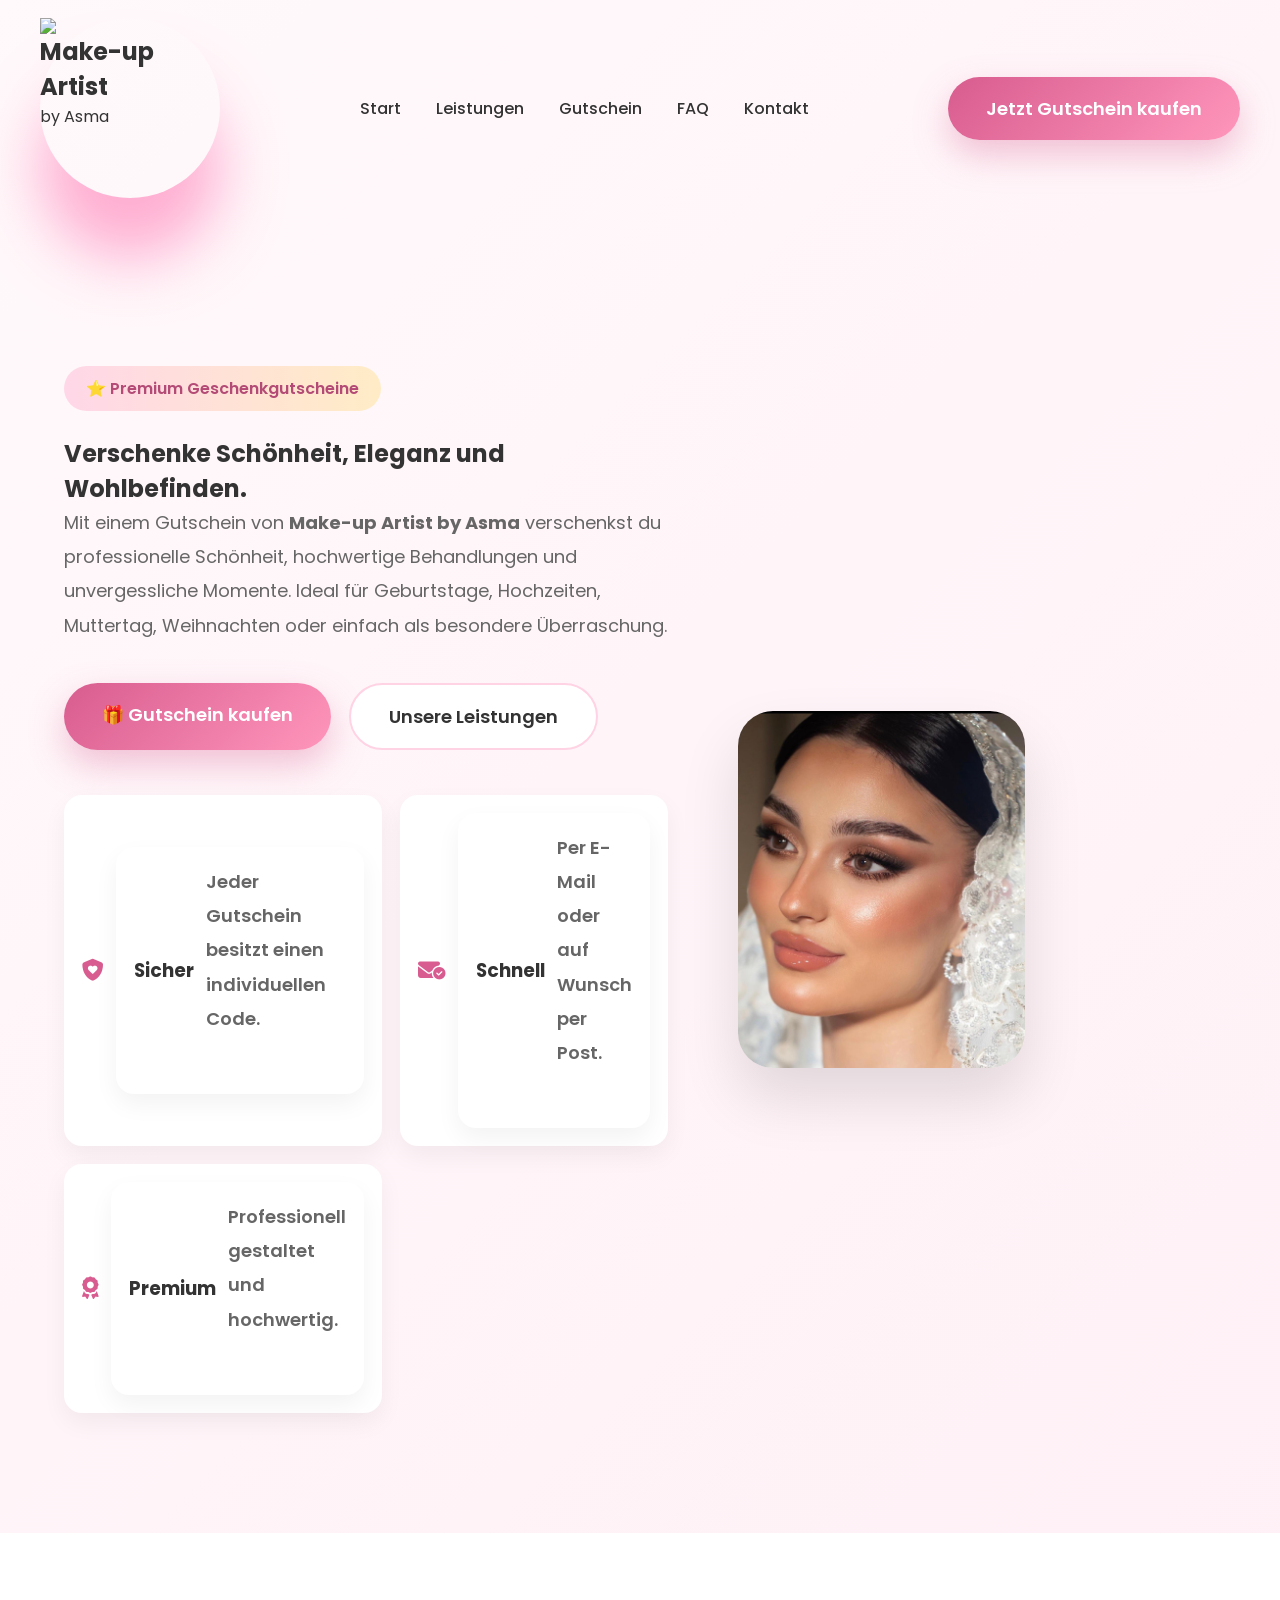
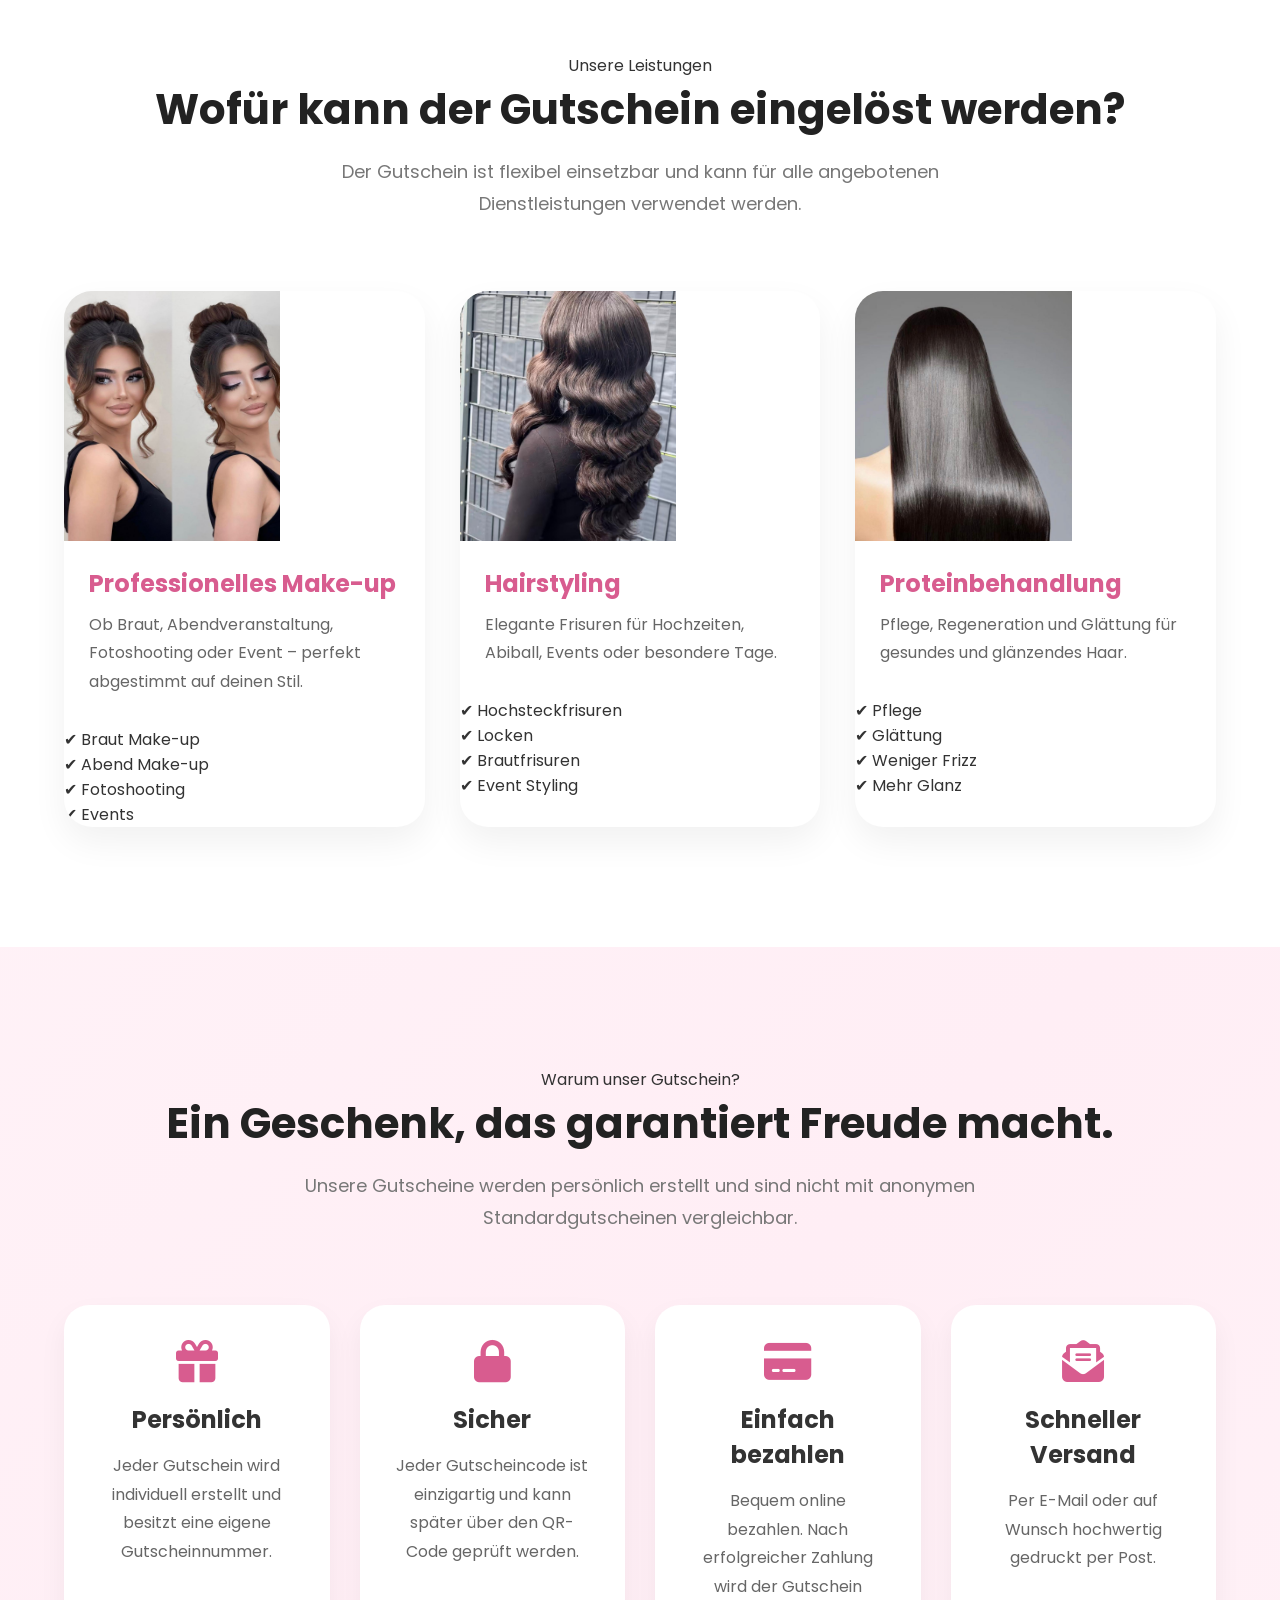
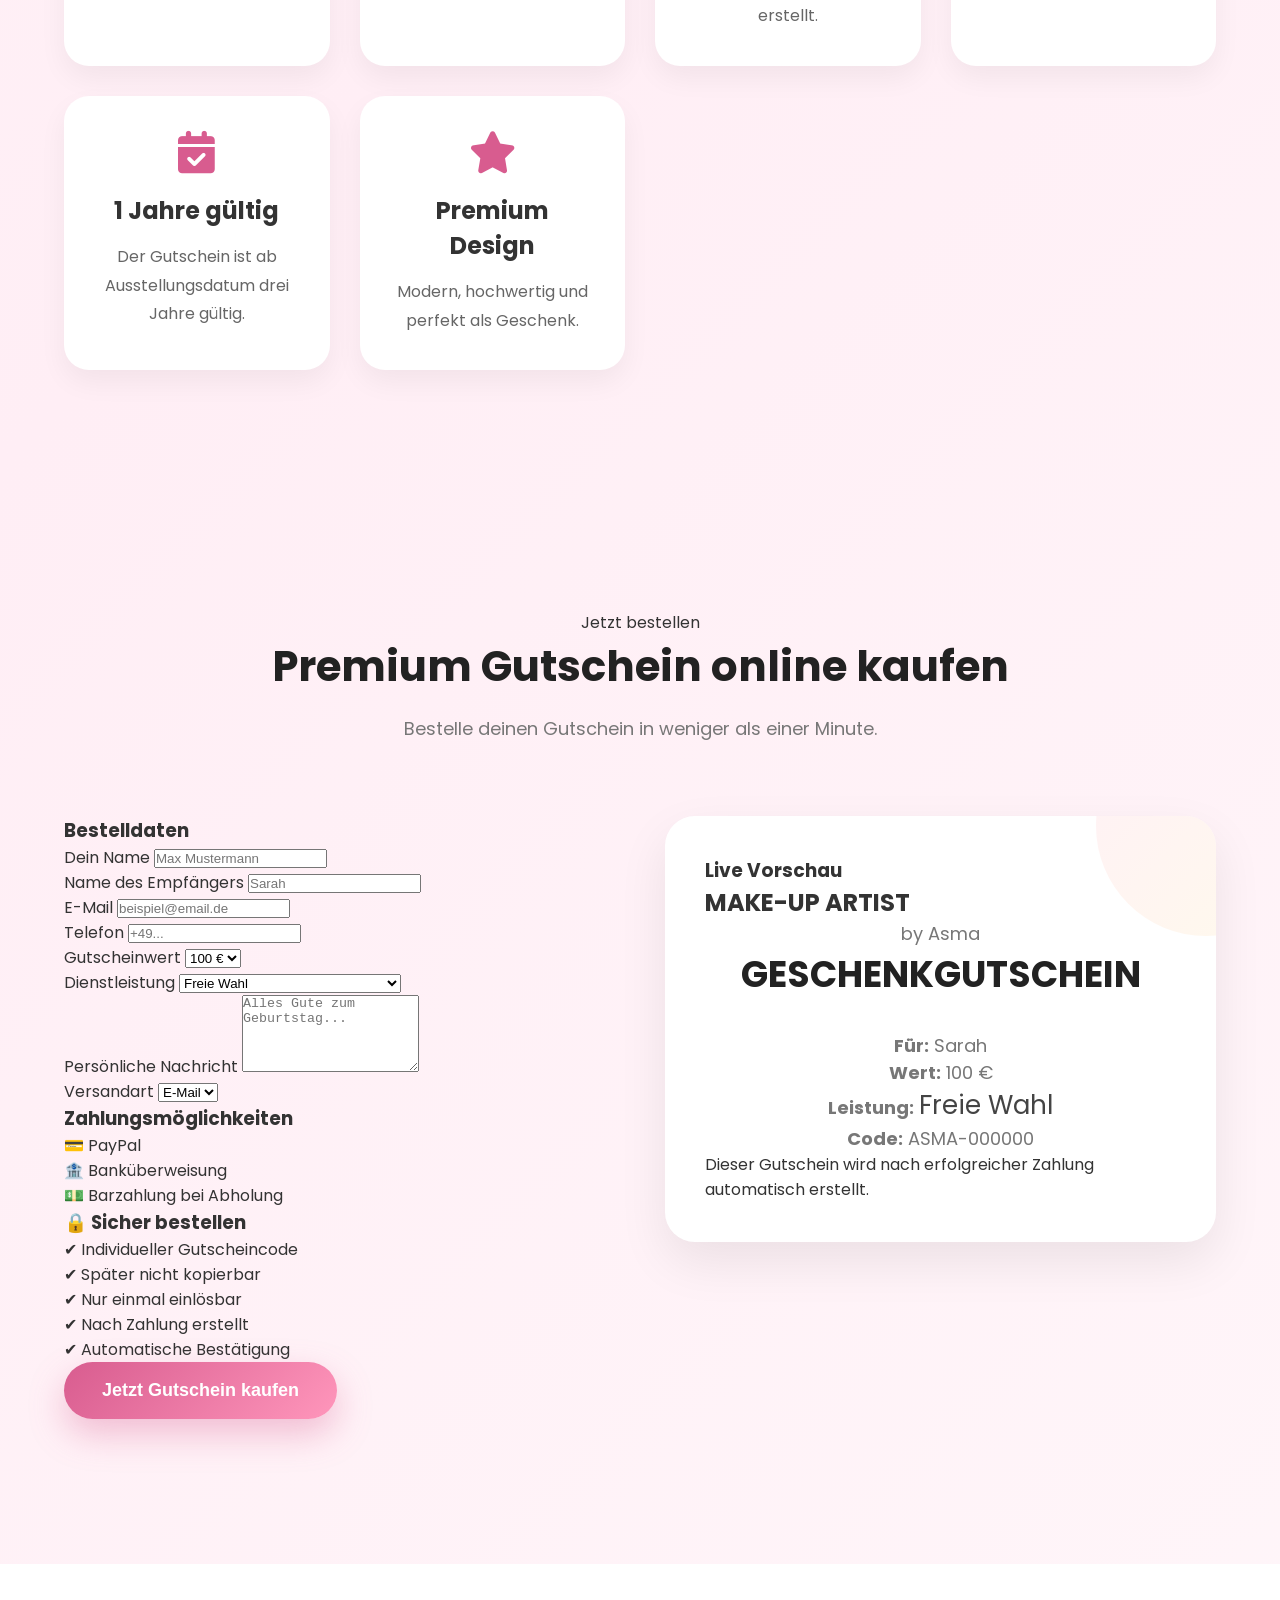
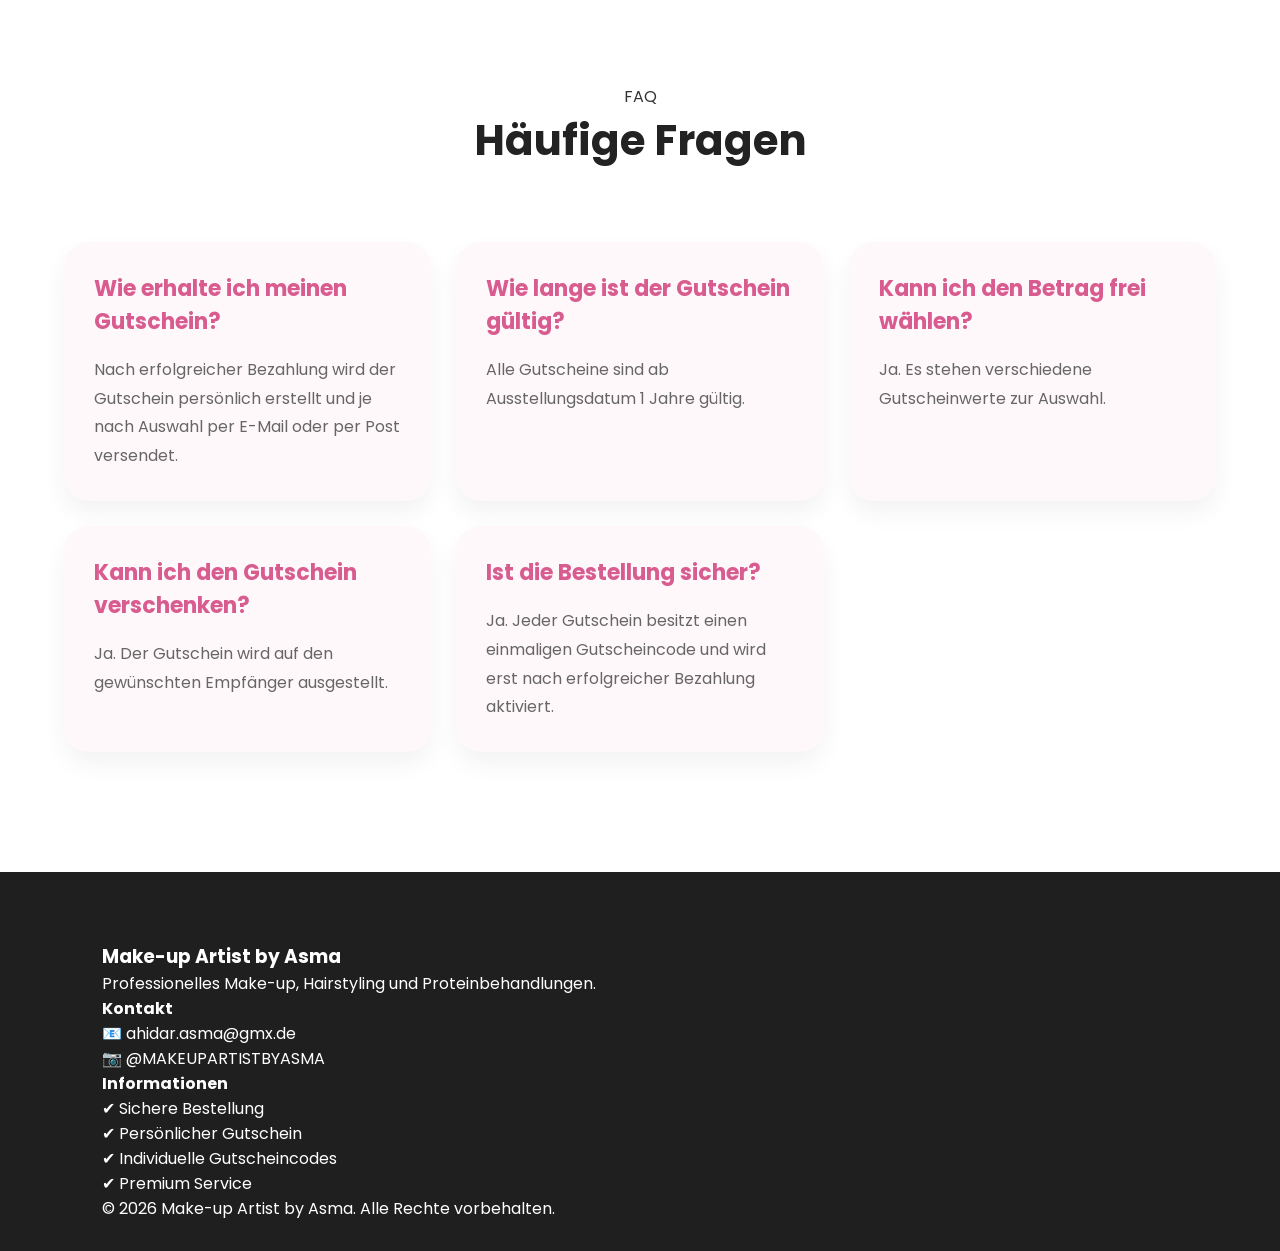
==== index.html @ c392a13a "PayPal und EmailJS repariert" ====
<!DOCTYPE html>
<html lang="de">

<head>

<meta charset="UTF-8">
<meta name="viewport" content="width=device-width, initial-scale=1.0">

<title>Make-up Artist by Asma | Premium Geschenkgutschein</title>

<meta
name="description"
content="Bestelle deinen hochwertigen Geschenkgutschein von Make-up Artist by Asma einfach online."
>

<link
rel="preconnect"
href="https://fonts.googleapis.com"
>

<link
rel="preconnect"
href="https://fonts.gstatic.com"
crossorigin
>

<link
href="https://fonts.googleapis.com/css2?family=Poppins:wght@300;400;500;600;700;800&display=swap"
rel="stylesheet"
>

<link
rel="stylesheet"
href="style.css"
>

<link
rel="stylesheet"
href="https://cdnjs.cloudflare.com/ajax/libs/font-awesome/6.5.2/css/all.min.css"
/>

</head>

<body>

<!-- ========================= -->

<!-- Navigation -->

<!-- ========================= -->

<nav class="navbar">

<div class="logo">

<img
src="images logo.jpeg"
>

<div>

<h2>Make-up Artist</h2>

<p>by Asma</p>

</div>

</div>

<ul class="menu">

<li>

<a href="#home">

Start

</a>

</li>

<li>

<a href="#services">

Leistungen

</a>

</li>

<li>

<a href="#voucher">

Gutschein

</a>

</li>

<li>

<a href="#faq">

FAQ

</a>

</li>

<li>

<a href="#kontakt">

Kontakt

</a>

</li>

</ul>

<a
href="#voucher"
class="primaryButton"
>

Jetzt Gutschein kaufen

</a>

</nav>

<!-- ========================= -->

<!-- HERO -->

<!-- ========================= -->

<section
class="hero"
id="home"
>

<div class="heroLeft">

<span class="badge">

⭐ Premium Geschenkgutscheine

</span>

<h1>

Verschenke Schönheit,

Eleganz

und

Wohlbefinden.

</h1>

<p>

Mit einem Gutschein von

<b>Make-up Artist by Asma</b>

verschenkst du professionelle Schönheit,

hochwertige Behandlungen

und unvergessliche Momente.

Ideal für Geburtstage,

Hochzeiten,

Muttertag,

Weihnachten

oder einfach als besondere Überraschung.

</p>

<div class="heroButtons">

<a
href="#voucher"
class="primaryButton"

>

🎁 Gutschein kaufen

</a>

<a
href="#services"
class="secondaryButton"
>

Unsere Leistungen

</a>

</div>

<div class="heroFeatures">

<div class="feature">

<i class="fa-solid fa-shield-heart"></i>

<div>

<h3>Sicher</h3>

<p>Jeder Gutschein besitzt einen individuellen Code.</p>

</div>

</div>

<div class="feature">

<i class="fa-solid fa-envelope-circle-check"></i>

<div>

<h3>Schnell</h3>

<p>Per E-Mail oder auf Wunsch per Post.</p>

</div>

</div>

<div class="feature">

<i class="fa-solid fa-award"></i>

<div>

<h3>Premium</h3>

<p>Professionell gestaltet und hochwertig.</p>

</div>

</div>

</div>

</div>

<div class="heroRight">

<img
src="images bride.jpeg"
alt="Make-up Artist by Asma"
class="heroImage"
>

</div>

</section>

<!-- ========================= -->

<!-- SERVICES -->

<!-- ========================= -->

<section
class="services"
id="services"
>

<div class="sectionTitle">

<span>

Unsere Leistungen

</span>

<h2>

Wofür kann der Gutschein eingelöst werden?

</h2>

<p>

Der Gutschein ist flexibel einsetzbar
und kann für alle angebotenen Dienstleistungen verwendet werden.

</p>

</div>

<div class="serviceGrid">
<!-- Service 1 -->

<div class="serviceCard">

<img
src="images hero.jpeg"
alt="Make-up"
>

<div class="serviceContent">

<h3>Professionelles Make-up</h3>

<p>

Ob Braut,
Abendveranstaltung,
Fotoshooting
oder Event –
perfekt abgestimmt auf deinen Stil.

</p>

<ul>

<li>✔ Braut Make-up</li>

<li>✔ Abend Make-up</li>

<li>✔ Fotoshooting</li>

<li>✔ Events</li>

</ul>

</div>

</div>

<!-- Service 2 -->

<div class="serviceCard">

<img
src="images hair.jpeg"
alt="Hairstyling"
>

<div class="serviceContent">

<h3>Hairstyling</h3>

<p>

Elegante Frisuren
für Hochzeiten,
Abiball,
Events
oder besondere Tage.

</p>

<ul>

<li>✔ Hochsteckfrisuren</li>

<li>✔ Locken</li>

<li>✔ Brautfrisuren</li>

<li>✔ Event Styling</li>

</ul>

</div>

</div>

<!-- Service 3 -->

<div class="serviceCard">

<img
src="images protein.jpeg"
alt="Proteinbehandlung"
>

<div class="serviceContent">

<h3>Proteinbehandlung</h3>

<p>

Pflege,
Regeneration
und Glättung
für gesundes
und glänzendes Haar.

</p>

<ul>

<li>✔ Pflege</li>

<li>✔ Glättung</li>

<li>✔ Weniger Frizz</li>

<li>✔ Mehr Glanz</li>

</ul>

</div>

</div>

</div>

</section>

<!-- ================================= -->

<!-- WARUM UNS -->

<!-- ================================= -->

<section class="why">

<div class="sectionTitle">

<span>Warum unser Gutschein?</span>

<h2>

Ein Geschenk,
das garantiert Freude macht.

</h2>

<p>

Unsere Gutscheine werden
persönlich erstellt
und sind nicht mit
anonymen Standardgutscheinen
vergleichbar.

</p>

</div>

<div class="whyGrid">

<div class="whyCard">

<i class="fa-solid fa-gift"></i>

<h3>Persönlich</h3>

<p>

Jeder Gutschein wird
individuell erstellt
und besitzt
eine eigene Gutscheinnummer.

</p>

</div>

<div class="whyCard">

<i class="fa-solid fa-lock"></i>

<h3>Sicher</h3>

<p>

Jeder Gutscheincode
ist einzigartig
und kann später
über den QR-Code
geprüft werden.

</p>

</div>

<div class="whyCard">

<i class="fa-solid fa-credit-card"></i>

<h3>Einfach bezahlen</h3>

<p>

Bequem online bezahlen.

Nach erfolgreicher Zahlung
wird der Gutschein erstellt.

</p>

</div>

<div class="whyCard">

<i class="fa-solid fa-envelope-open-text"></i>

<h3>Schneller Versand</h3>

<p>

Per E-Mail
oder auf Wunsch
hochwertig gedruckt
per Post.

</p>

</div>

<div class="whyCard">

<i class="fa-solid fa-calendar-check"></i>

<h3>1 Jahre gültig</h3>

<p>

Der Gutschein
ist ab Ausstellungsdatum
drei Jahre gültig.

</p>

</div>

<div class="whyCard">

<i class="fa-solid fa-star"></i>

<h3>Premium Design</h3>

<p>

Modern,
hochwertig
und perfekt
als Geschenk.

</p>

</div>

</div>

</section>

<!-- ================================= -->

<!-- GUTSCHEIN -->

<!-- ================================= -->

<section
class="voucher"
id="voucher"
>

<div class="sectionTitle">

<span>Jetzt bestellen</span>

<h2>

Premium Gutschein online kaufen

</h2>

<p>

Bestelle deinen Gutschein
in weniger als einer Minute.

</p>

</div>

<div class="voucherContainer">

<div class="voucherForm">
<h3>Bestelldaten</h3>

<div class="inputGroup">

<label>Dein Name</label>

<input
type="text"
id="customerName"
placeholder="Max Mustermann"
>

</div>

<div class="inputGroup">

<label>Name des Empfängers</label>

<input
type="text"
id="receiverName"
placeholder="Sarah"
>

</div>

<div class="inputGroup">

<label>E-Mail</label>

<input
type="email"
id="email"
placeholder="beispiel@email.de"
>

</div>

<div class="inputGroup">

<label>Telefon</label>

<input
type="tel"
id="phone"
placeholder="+49..."
>

</div>

<div class="inputGroup">

<label>Gutscheinwert</label>

<select id="amount">

<option value="25">25 €</option>

<option value="50">50 €</option>

<option value="75">75 €</option>

<option value="100" selected>100 €</option>

<option value="150">150 €</option>

<option value="200">200 €</option>

</select>

</div>

<div class="inputGroup">

<label>Dienstleistung</label>

<select id="service">

<option>Freie Wahl</option>

<option>Make-up</option>

<option>Hairstyling</option>

<option>Proteinbehandlung / Haarglättung</option>

</select>

</div>

<div class="inputGroup">

<label>Persönliche Nachricht</label>

<textarea
id="message"
rows="5"
placeholder="Alles Gute zum Geburtstag..."
></textarea>

</div>

<div class="inputGroup">

<label>Versandart</label>

<select
id="delivery"
onchange="toggleAddress()"
>

<option>E-Mail</option>

<option>Post</option>

</select>

</div>

<div
id="addressBox"
style="display:none;"
>

<div class="inputGroup">

<label>Straße</label>

<input
type="text"
id="street"
placeholder="Musterstraße 1"
>

</div>

<div class="inputGroup">

<label>PLZ</label>

<input
type="text"
id="zip"
placeholder="12345"
>

</div>

<div class="inputGroup">

<label>Ort</label>

<input
type="text"
id="city"
placeholder="Köln"
>

</div>

</div>

<div class="paymentBox">

<h3>Zahlungsmöglichkeiten</h3>

<div class="paymentItem">

💳 PayPal

</div>

<div class="paymentItem">

🏦 Banküberweisung

</div>

<div class="paymentItem">

💵 Barzahlung bei Abholung

</div>

</div>

<div class="securityBox">

<h3>🔒 Sicher bestellen</h3>

<p>

✔ Individueller Gutscheincode

</p>

<p>

✔ Später nicht kopierbar

</p>

<p>

✔ Nur einmal einlösbar

</p>

<p>

✔ Nach Zahlung erstellt

</p>

<p>

✔ Automatische Bestätigung

</p>

</div>
<button
id="buyButton"
class="primaryButton"
type="button">

Jetzt Gutschein kaufen

</button>

<br><br>

<div id="paypal-button-container"></div>

</div>

<div class="voucherPreview">

<h3>Live Vorschau</h3>

<div class="previewCard">

<div class="previewHeader">

<h2>

MAKE-UP ARTIST

</h2>

<p>

by Asma

</p>

</div>

<div class="previewMiddle">

<h1>

GESCHENKGUTSCHEIN

</h1>

<p>

<strong>Für:</strong>

<span id="previewName">

Sarah

</span>

</p>

<p>

<strong>Wert:</strong>

<span id="previewAmount">

100 €

</span>

</p>

<p>

<strong>Leistung:</strong>

<span id="previewService">

Freie Wahl

</span>

</p>

<p>

<strong>Code:</strong>

<span id="previewCode">

ASMA-000000

</span>

</p>

</div>

<div class="previewFooter">

Dieser Gutschein wird nach erfolgreicher Zahlung automatisch erstellt.

</div>

</div>

</div>

</div>

</section>

<!-- FAQ -->

<section
class="faq"
id="faq"
>

<div class="sectionTitle">

<span>FAQ</span>

<h2>

Häufige Fragen

</h2>

</div>
<div class="faqContainer">

<div class="faqItem">

<h3>Wie erhalte ich meinen Gutschein?</h3>

<p>

Nach erfolgreicher Bezahlung wird der Gutschein
persönlich erstellt und je nach Auswahl
per E-Mail oder per Post versendet.

</p>

</div>

<div class="faqItem">

<h3>Wie lange ist der Gutschein gültig?</h3>

<p>

Alle Gutscheine sind ab Ausstellungsdatum
1 Jahre gültig.

</p>

</div>

<div class="faqItem">

<h3>Kann ich den Betrag frei wählen?</h3>

<p>

Ja.
Es stehen verschiedene Gutscheinwerte
zur Auswahl.

</p>

</div>

<div class="faqItem">

<h3>Kann ich den Gutschein verschenken?</h3>

<p>

Ja.
Der Gutschein wird auf den gewünschten
Empfänger ausgestellt.

</p>

</div>

<div class="faqItem">

<h3>Ist die Bestellung sicher?</h3>

<p>

Ja.

Jeder Gutschein besitzt einen
einmaligen Gutscheincode
und wird erst nach erfolgreicher
Bezahlung aktiviert.

</p>

</div>

</div>

</section>

<!-- ============================ -->
<!-- Footer -->
<!-- ============================ -->

<footer>

<div class="footerContainer">

<div>

<h3>

Make-up Artist by Asma

</h3>

<p>

Professionelles Make-up,
Hairstyling
und Proteinbehandlungen.

</p>

</div>

<div>

<h4>

Kontakt

</h4>

<p>

📧 ahidar.asma@gmx.de

</p>

<p>

📷 @MAKEUPARTISTBYASMA

</p>

</div>

<div>

<h4>

Informationen

</h4>

<p>

✔ Sichere Bestellung

</p>

<p>

✔ Persönlicher Gutschein

</p>

<p>

✔ Individuelle Gutscheincodes

</p>

<p>

✔ Premium Service

</p>

</div>

</div>

<div class="copyright">

© 2026 Make-up Artist by Asma.
Alle Rechte vorbehalten.

</div>

</footer>

<script src="https://www.paypal.com/sdk/js?client-id=AYgZoWJWEvMo7I7C_YIKuzmju9d9CmkHOCclq-e4Hm8hGk45Po39ElY4qhc8lO1LNd_TqOWlsML8xYoh&currency=EUR"></script>

<script src="https://cdn.jsdelivr.net/npm/@emailjs/browser@4/dist/email.min.js"></script>

<script>
emailjs.init({
    publicKey:"V-LmZ5086oj2Djgkd"
});
</script>

<script src="https://www.paypal.com/sdk/js?client-id=AYgZoWJWEvMo7I7C_YIKuzmju9d9CmkHOCclq-e4Hm8hGk45Po39ElY4qhc8lO1LNd_TqOWlsML8xYoh&currency=EUR"></script>

<script type="module" src="script.js"></script>
</body>

</html>
---- style.css ----
/* =============================

MAKE-UP ARTIST BY ASMA

Premium Design

============================= */

*{
margin:0;
padding:0;
box-sizing:border-box;
}

html{

scroll-behavior:smooth;

}

body{

font-family:'Poppins',sans-serif;

background:

linear-gradient(
135deg,
#fff9fb,
#ffeef5,
#fff9fb
);

color:#333;

overflow-x:hidden;

}

/* ============================= */

a{

text-decoration:none;

color:inherit;

}

img{

max-width:60%;

display:block;

}

section{

padding:120px 5%;

}

/* =============================

NAVIGATION

============================= */

header{

position:fixed;

top:0;

left:0;

width:100%;

z-index:999;

backdrop-filter:blur(20px);

background:rgba(255,255,255,.85);

box-shadow:

0 5px 30px rgba(0,0,0,.05);

}

.navbar{

max-width:1400px;

margin:auto;

display:flex;

justify-content:space-between;

align-items:center;

padding:18px 40px;

}

.logoArea{

display:flex;

align-items:center;

gap:18px;

}

.logo{

width:180px;

height:180px;

border-radius:80%;

object-fit:cover;

box-shadow:

0 60px 60px rgba(316,102,170,.50);

}

.logoArea h1{

font-size:50px;

font-weight:700;

color:#d85c8f;

}

.logoArea p{

font-size:13px;

color:#888;

}

.menu{

display:flex;

list-style:none;

gap:35px;

}

.menu a{

font-weight:500;

transition:.3s;

position:relative;

}

.menu a:hover{

color:#d85c8f;

}

.menu a::after{

content:"";

position:absolute;

left:0;

bottom:-8px;

width:0;

height:3px;

border-radius:10px;

background:#d85c8f;

transition:.35s;

}

.menu a:hover::after{

width:100%;

}

/* =============================

HERO

============================= */

.hero{

min-height:100vh;

display:grid;

grid-template-columns:1fr 1fr;

align-items:center;

gap:70px;

padding-top:150px;

}

.badge{

display:inline-block;

background:

linear-gradient(
90deg,
#ffd7e8,
#ffecc6
);

padding:10px 22px;

border-radius:50px;

font-weight:600;

margin-bottom:25px;

color:#b44b76;

}

.hero h2{

font-size:58px;

line-height:1.15;

margin-bottom:30px;

color:#222;

}

.hero p{

font-size:18px;

line-height:1.9;

color:#666;

margin-bottom:40px;

}

.heroButtons{

display:flex;

gap:18px;

flex-wrap:wrap;

}

.primaryButton{

background:

linear-gradient(
135deg,
#d85c8f,
#ff96bb
);

color:white;

padding:18px 38px;

font-size:18px;

border:none;

border-radius:50px;

cursor:pointer;

font-weight:600;

transition:.35s;

box-shadow:

0 15px 35px rgba(216,92,143,.35);

}

.primaryButton:hover{

transform:translateY(-5px);

box-shadow:

0 25px 45px rgba(216,92,143,.45);

}

.secondaryButton{

background:white;

padding:18px 38px;

border-radius:50px;

border:2px solid #ffd3e4;

font-size:18px;

cursor:pointer;

transition:.35s;

font-weight:600;

}

.secondaryButton:hover{

background:#fff1f7;

}

.heroFeatures{

display:grid;

grid-template-columns:repeat(2,1fr);

gap:18px;

margin-top:45px;

}

.heroFeatures div{

background:white;

padding:18px;

border-radius:18px;

box-shadow:

0 10px 25px rgba(0,0,0,.05);

font-weight:600;

display:flex;

align-items:center;

gap:12px;

}

.heroFeatures i{

color:#d85c8f;

font-size:22px;

}

.heroRight img{

border-radius:35px;

box-shadow:

0 30px 60px rgba(0,0,0,.12);

animation:

floatImage 5s ease-in-out infinite;

}

@keyframes floatImage{

0%{

transform:translateY(0px);

}

50%{

transform:translateY(-12px);

}

100%{

transform:translateY(0px);

}

}

/* =======================================

SECTION TITLES

======================================= */

.sectionTitle{

text-align:center;

margin-bottom:70px;

}

.sectionTitle h2{

font-size:42px;

color:#222;

margin-bottom:15px;

font-weight:700;

}

.sectionTitle p{

font-size:18px;

color:#777;

max-width:700px;

margin:auto;

line-height:1.8;

}

/* =======================================

SERVICES

======================================= */

.services{

background:white;

}

.serviceGrid{

display:grid;

grid-template-columns:repeat(auto-fit,minmax(260px,1fr));

gap:35px;

}

.serviceCard{

background:white;

border-radius:28px;

overflow:hidden;

transition:.4s;

box-shadow:

0 15px 35px rgba(0,0,0,.06);

}

.serviceCard:hover{

transform:translateY(-12px);

box-shadow:

0 25px 50px rgba(216,92,143,.18);

}

.serviceCard img{

height:250px;

width:100%;

object-fit:cover;

}

.serviceCard h3{

font-size:24px;

padding:25px 25px 10px;

color:#d85c8f;

}

.serviceCard p{

padding:0 25px 30px;

line-height:1.8;

color:#666;

}

/* =======================================

WHY US

======================================= */

.whyUs{

background:

linear-gradient(
135deg,
#fff7fb,
#fff0f6
);

}

.whyGrid{

display:grid;

grid-template-columns:repeat(auto-fit,minmax(240px,1fr));

gap:30px;

}

.whyCard{

background:white;

padding:35px;

border-radius:25px;

text-align:center;

transition:.35s;

box-shadow:

0 12px 28px rgba(0,0,0,.05);

}

.whyCard:hover{

transform:translateY(-8px);

}

.whyCard i{

font-size:42px;

margin-bottom:20px;

color:#d85c8f;

}

.whyCard h3{

margin-bottom:15px;

font-size:24px;

}

.whyCard p{

line-height:1.8;

color:#666;

}

/* =======================================

STATISTICS

======================================= */

.stats{

display:grid;

grid-template-columns:repeat(auto-fit,minmax(200px,1fr));

gap:25px;

background:white;

}

.statBox{

background:

linear-gradient(
135deg,
#d85c8f,
#ff8fb5
);

color:white;

padding:40px;

border-radius:25px;

text-align:center;

box-shadow:

0 15px 35px rgba(216,92,143,.30);

}

.statBox h2{

font-size:48px;

margin-bottom:10px;

}

.statBox p{

font-size:18px;

}

/* =======================================

VOUCHER

======================================= */

.voucherSection{

background:

linear-gradient(
135deg,
#fff8fb,
#fff1f7
);

}

.voucherContainer{

display:grid;

grid-template-columns:1fr 1fr;

gap:50px;

align-items:start;

}

.voucherLeft{

background:white;

padding:40px;

border-radius:30px;

box-shadow:

0 20px 45px rgba(0,0,0,.08);

}

.voucherLeft h2{

margin-bottom:15px;

font-size:34px;

color:#d85c8f;

}

.voucherLeft p{

margin-bottom:30px;

line-height:1.8;

color:#666;

}

.voucherLeft label{

display:block;

margin-top:18px;

margin-bottom:8px;

font-weight:600;

}

.voucherLeft input,

.voucherLeft select,

.voucherLeft textarea{

width:100%;

padding:16px;

border-radius:14px;

border:1px solid #e5e5e5;

font-size:16px;

font-family:Poppins,sans-serif;

transition:.3s;

}

.voucherLeft textarea{

resize:vertical;

min-height:120px;

}

.voucherLeft input:focus,

.voucherLeft select:focus,

.voucherLeft textarea:focus{

outline:none;

border-color:#d85c8f;

box-shadow:

0 0 0 4px rgba(216,92,143,.12);

}

.checkBox{

display:flex;

align-items:center;

gap:12px;

margin-top:25px;

margin-bottom:25px;

}

.checkBox input{

width:20px;

height:20px;

}

.buyButton{

width:100%;

padding:18px;

font-size:20px;

border:none;

border-radius:50px;

cursor:pointer;

background:

linear-gradient(
135deg,
#d85c8f,
#ff8fb5
);

color:white;

font-weight:700;

transition:.35s;

box-shadow:

0 18px 40px rgba(216,92,143,.30);

}

.buyButton:hover{

transform:translateY(-4px);

box-shadow:

0 25px 45px rgba(216,92,143,.40);

}
/* =======================================

GUTSCHEIN VORSCHAU

======================================= */

.voucherRight{

display:flex;

flex-direction:column;

gap:30px;

}

.voucherPreview{

background:white;

padding:40px;

border-radius:30px;

box-shadow:
0 20px 50px rgba(0,0,0,.08);

position:sticky;

top:120px;

overflow:hidden;

}

.voucherPreview::before{

content:"";

position:absolute;

top:-100px;

right:-100px;

width:220px;

height:220px;

background:
linear-gradient(
135deg,
#ffd6e6,
#fff0c7
);

border-radius:50%;

opacity:.35;

}

.voucherHeader{

text-align:center;

margin-bottom:25px;

position:relative;

z-index:2;

}

.voucherHeader h2{

font-size:30px;

color:#d85c8f;

font-weight:700;

}

.voucherHeader h3{

font-size:18px;

letter-spacing:4px;

color:#888;

margin-top:8px;

}

.voucherPreview hr{

margin:25px 0;

border:none;

height:2px;

background:#f1d3df;

}

.voucherPreview h1{

text-align:center;

font-size:36px;

margin-bottom:30px;

color:#222;

}

.voucherPreview p{

font-size:18px;

text-align:center;

color:#777;

}

#previewReceiver{

margin:20px 0;

font-size:34px;

color:#d85c8f;

font-weight:700;

text-align:center;

}

.priceCircle{

width:170px;

height:170px;

margin:30px auto;

border-radius:50%;

display:flex;

justify-content:center;

align-items:center;

background:
linear-gradient(
135deg,
#d85c8f,
#ff8fb5
);

color:white;

font-size:34px;

font-weight:bold;

box-shadow:
0 20px 45px rgba(216,92,143,.35);

}

#previewService{

text-align:center;

margin-top:25px;

font-size:26px;

color:#444;

}

.voucherCode{

margin-top:35px;

padding:20px;

background:#fff6fa;

border-radius:20px;

text-align:center;

}

.voucherCode b{

font-size:18px;

}

.voucherCode p{

font-size:28px;

font-weight:700;

margin-top:10px;

letter-spacing:3px;

color:#d85c8f;

}

#qrcode{

width:170px;

height:170px;

margin:35px auto;

border:3px dashed #d85c8f;

display:flex;

justify-content:center;

align-items:center;

border-radius:20px;

font-weight:700;

color:#d85c8f;

background:white;

}

.validText{

text-align:center;

margin-top:12px;

font-size:16px;

color:#666;

}

.secureBox{

background:
linear-gradient(
135deg,
#fff7e5,
#fff2d1
);

padding:30px;

border-radius:25px;

box-shadow:
0 12px 30px rgba(0,0,0,.05);

}

.secureBox h3{

margin-bottom:18px;

font-size:28px;

color:#d85c8f;

}

.secureBox p{

margin:10px 0;

font-size:17px;

color:#555;

}

/* =======================================

FAQ

======================================= */

.faq{

background:white;

}

.faqContainer{

display:grid;

grid-template-columns:repeat(auto-fit,minmax(320px,1fr));

gap:25px;

}

.faqItem{

padding:30px;

border-radius:25px;

background:#fff8fb;

transition:.35s;

box-shadow:
0 12px 25px rgba(0,0,0,.05);

}

.faqItem:hover{

transform:translateY(-8px);

}

.faqItem h3{

margin-bottom:18px;

color:#d85c8f;

font-size:22px;

}

.faqItem p{

line-height:1.8;

color:#666;

}
/* =======================================

KONTAKT

======================================= */

.contact{

background:
linear-gradient(
135deg,
#fff7fb,
#fff1f6
);

}

.contactGrid{

display:grid;

grid-template-columns:repeat(auto-fit,minmax(260px,1fr));

gap:30px;

margin-top:50px;

}

.contactCard{

background:white;

padding:40px;

border-radius:25px;

text-align:center;

box-shadow:
0 15px 35px rgba(0,0,0,.06);

transition:.35s;

}

.contactCard:hover{

transform:translateY(-10px);

box-shadow:
0 25px 45px rgba(216,92,143,.15);

}

.contactCard i{

font-size:45px;

color:#d85c8f;

margin-bottom:20px;

}

.contactCard h3{

font-size:24px;

margin-bottom:12px;

}

.contactCard p{

color:#666;

line-height:1.8;

}

/* =======================================

FOOTER

======================================= */

footer{

background:#1f1f1f;

color:white;

padding:70px 8% 30px;

}

.footerTop{

display:grid;

grid-template-columns:2fr 1fr 1fr;

gap:50px;

margin-bottom:40px;

}

.footerTop h2{

color:#ff9ec1;

margin-bottom:20px;

}

.footerTop h3{

margin-bottom:18px;

color:white;

}

.footerTop p{

color:#cfcfcf;

line-height:1.8;

}

.footerTop ul{

list-style:none;

}

.footerTop ul li{

margin-bottom:12px;

}

.footerTop ul li a{

color:#d7d7d7;

transition:.3s;

}

.footerTop ul li a:hover{

color:#ff9ec1;

}

.instagramButton{

display:inline-block;

padding:15px 25px;

background:
linear-gradient(
135deg,
#E1306C,
#F77737
);

border-radius:40px;

color:white;

font-weight:600;

transition:.3s;

}

.instagramButton:hover{

transform:translateY(-3px);

}

footer hr{

margin:35px 0;

border:none;

height:1px;

background:#444;

}

.footerBottom{

text-align:center;

color:#aaa;

font-size:15px;

}

/* =======================================

SCROLLBAR

======================================= */

::-webkit-scrollbar{

width:10px;

}

::-webkit-scrollbar-thumb{

background:#d85c8f;

border-radius:20px;

}

::-webkit-scrollbar-track{

background:#f5f5f5;

}

/* =======================================

ANIMATIONEN

======================================= */

.fadeUp{

animation:fadeUp .8s ease forwards;

}

@keyframes fadeUp{

0%{

opacity:0;

transform:translateY(40px);

}

100%{

opacity:1;

transform:translateY(0);

}

}

/* =======================================

RESPONSIVE

======================================= */

@media(max-width:1100px){

.hero{

grid-template-columns:1fr;

text-align:center;

}

.heroButtons{

justify-content:center;

}

.heroFeatures{

grid-template-columns:1fr;

}

.voucherContainer{

grid-template-columns:1fr;

}

.footerTop{

grid-template-columns:1fr;

text-align:center;

}

}

@media(max-width:768px){

.navbar{

padding:18px;

}

.menu{

display:none;

}

.hero h2{

font-size:38px;

}

.sectionTitle h2{

font-size:32px;

}

.voucherPreview{

position:relative;

top:0;

}

.priceCircle{

width:140px;

height:140px;

font-size:28px;

}

#previewReceiver{

font-size:28px;

}

}

@media(max-width:500px){

section{

padding:70px 20px;

}

.hero{

padding-top:120px;

}

.primaryButton,

.secondaryButton,

.buyButton{

width:100%;

}

.contactCard,

.serviceCard,

.whyCard{

padding:25px;

}

}
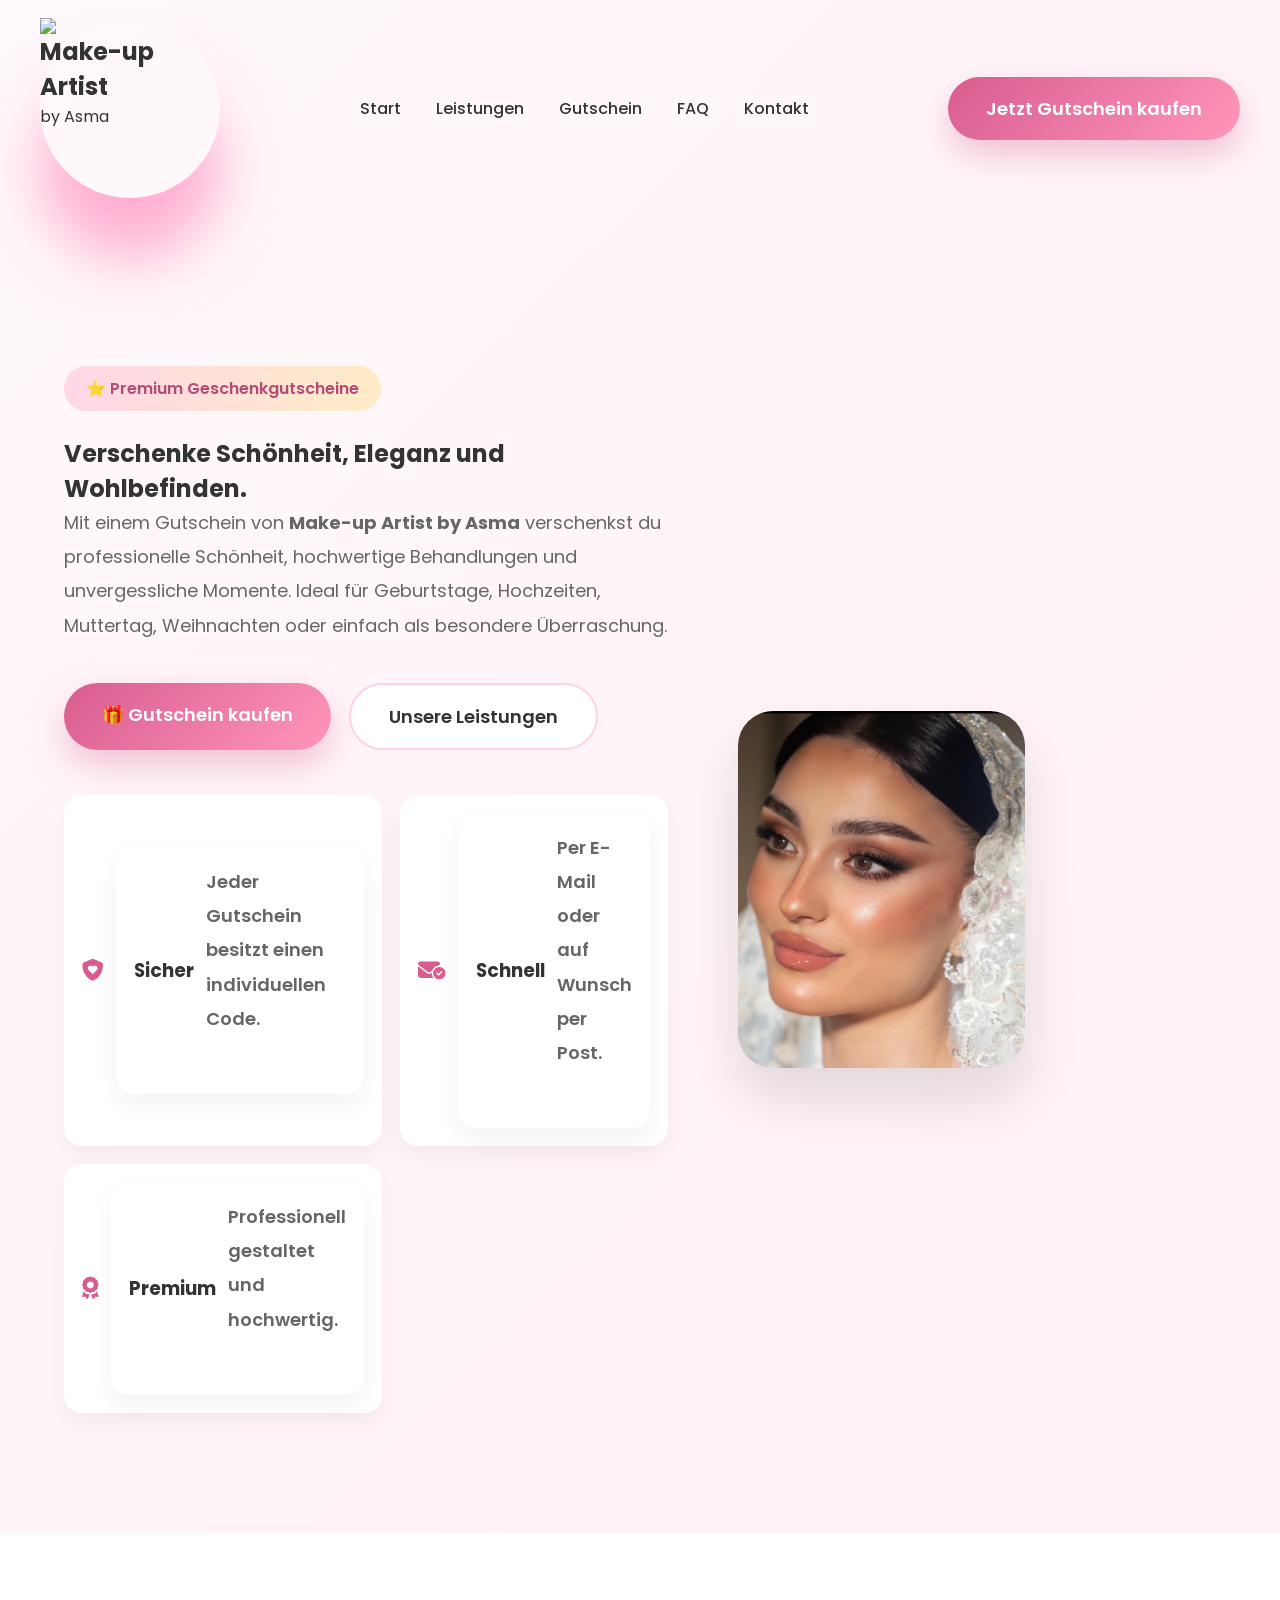
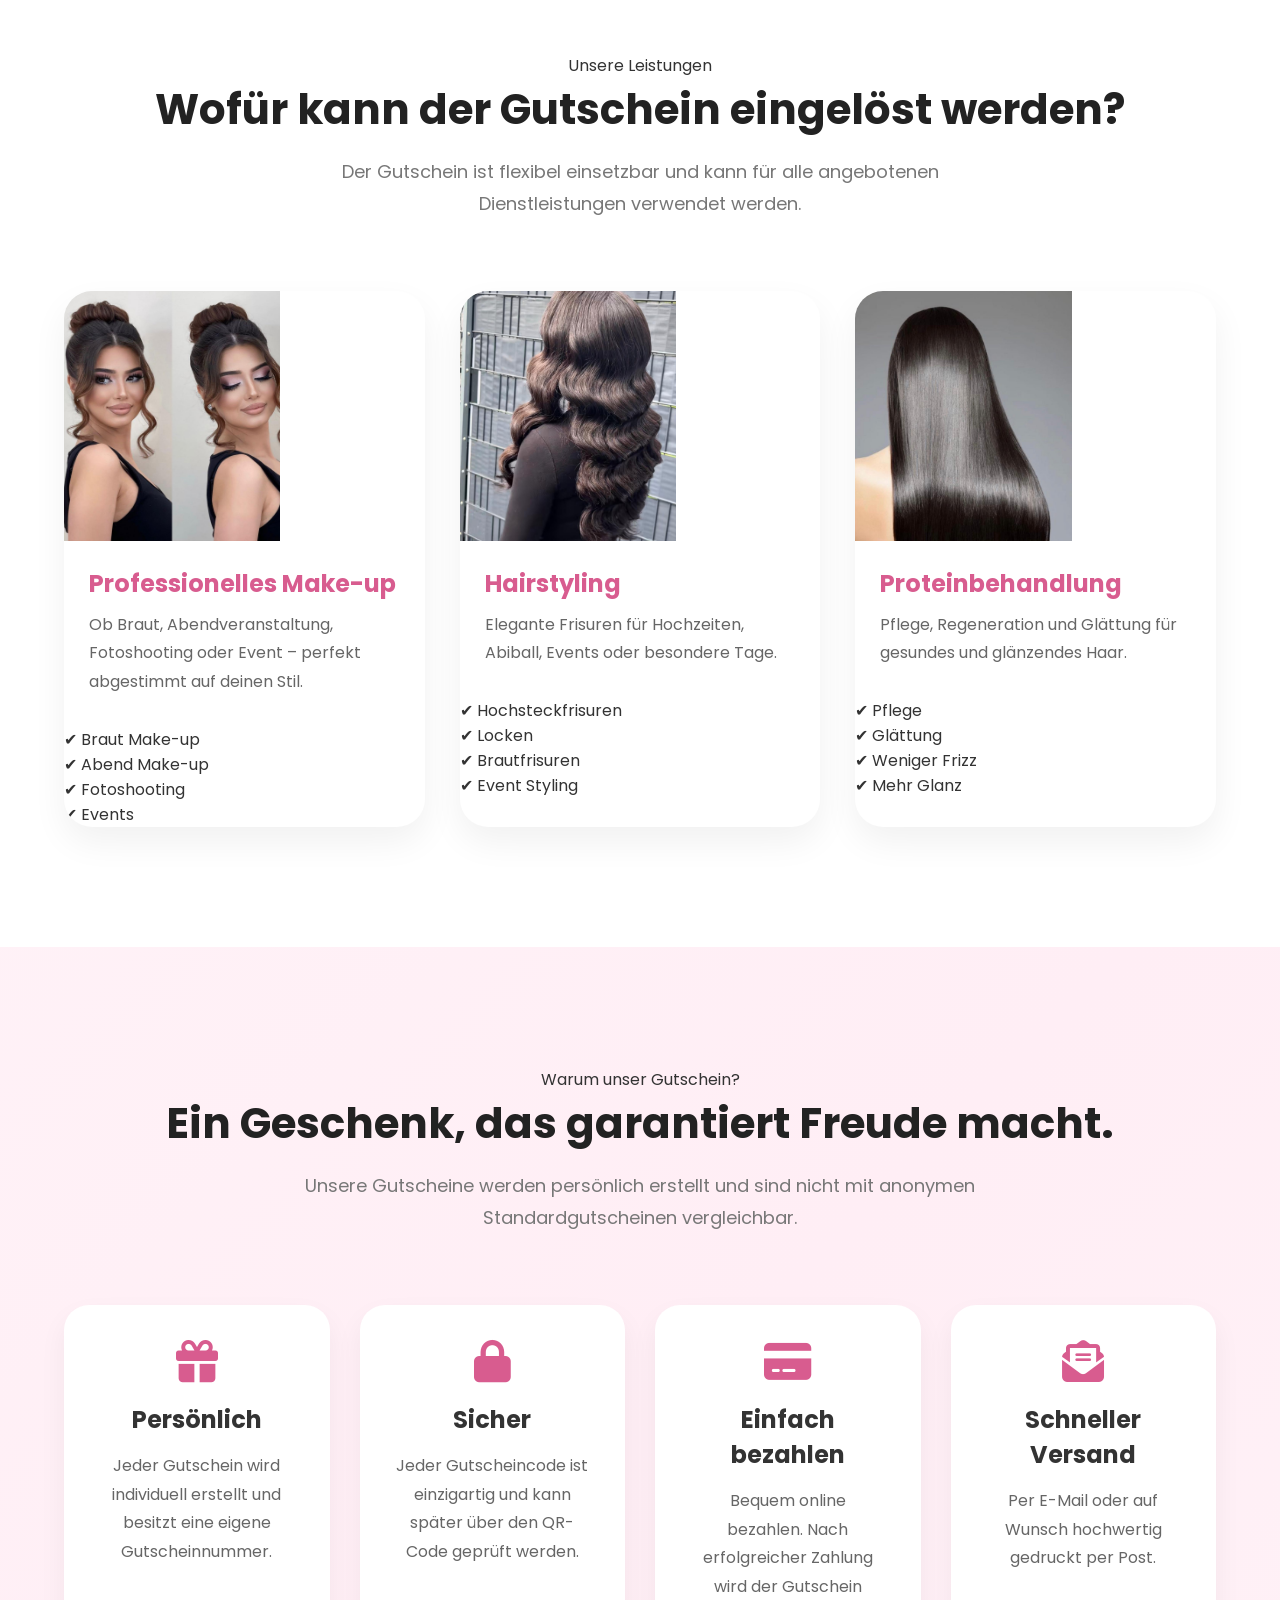
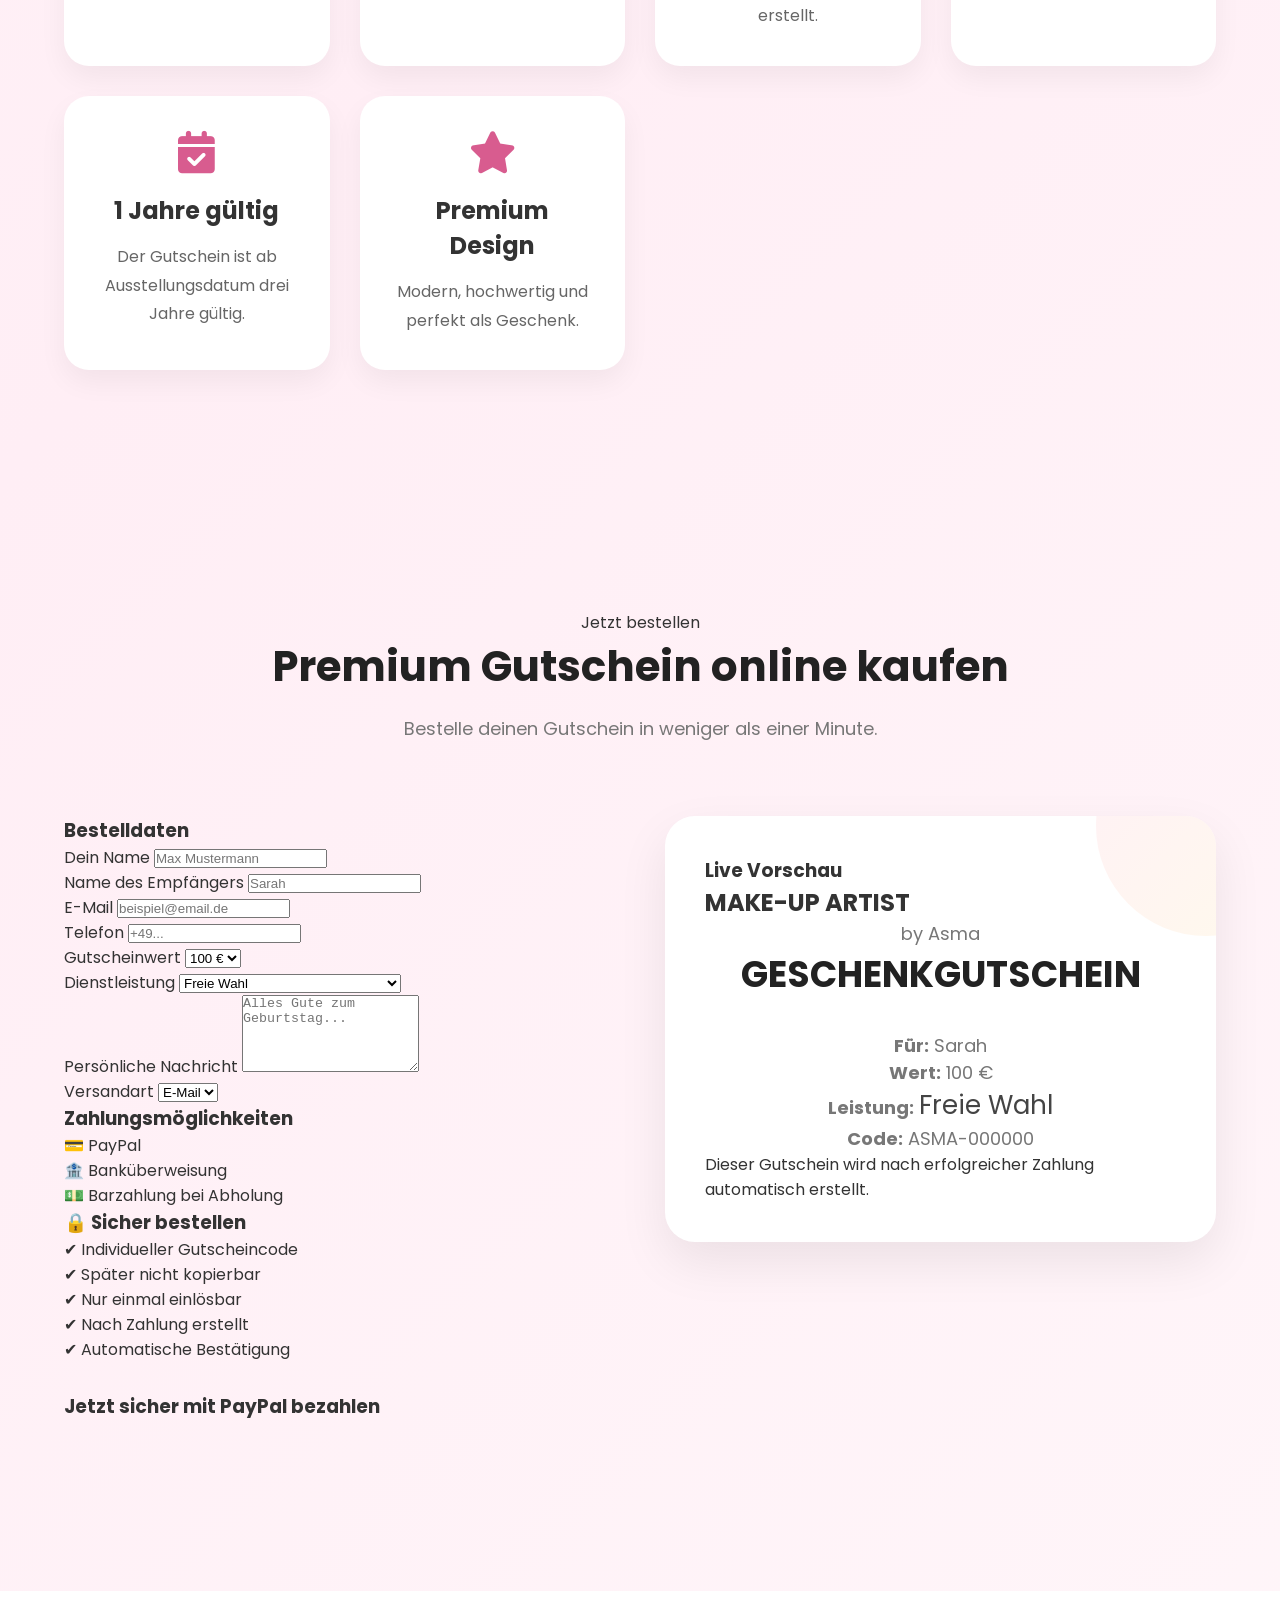
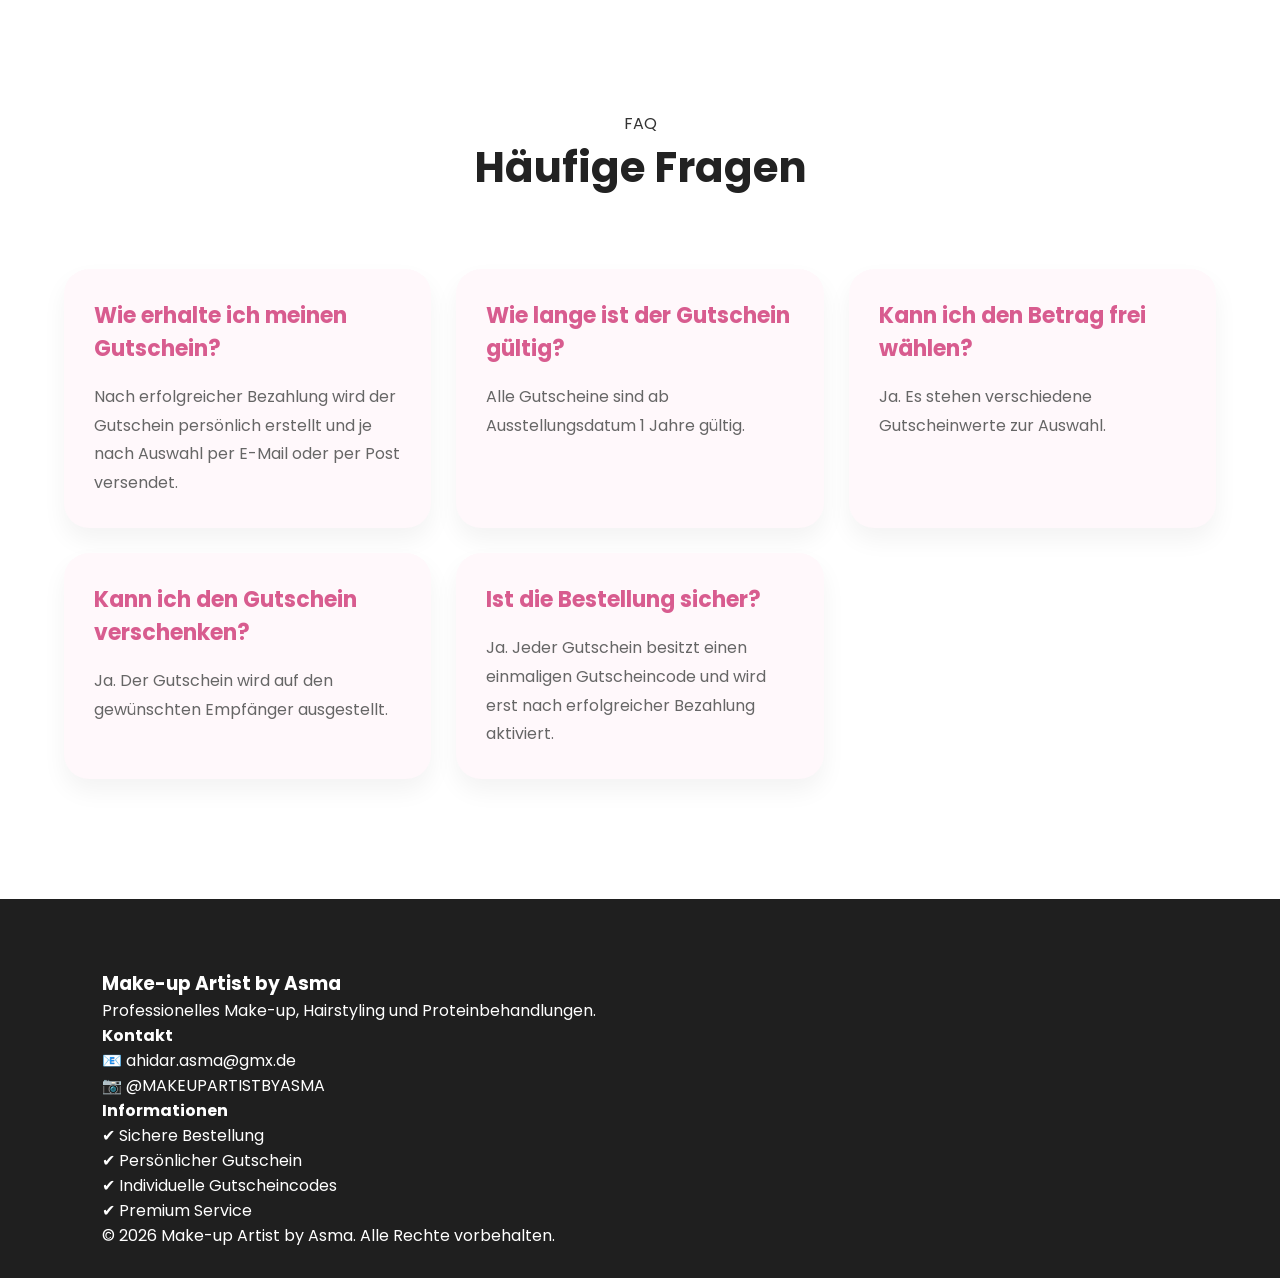
==== commit d58053a4: "fehler vor bezahlung korrigiert" ====
--- a/index.html
+++ b/index.html
@@ -819,18 +819,13 @@
 </p>
 
 </div>
-<button
-id="buyButton"
-class="primaryButton"
-type="button">
-
-Jetzt Gutschein kaufen
-
-</button>
-
+<h3 style="margin-top:30px;">
+Jetzt sicher mit PayPal bezahlen
+</h3>
+
+<div id="paypal-button-container"></div>
 <br><br>
 
-<div id="paypal-button-container"></div>
 
 </div>
 
@@ -1117,7 +1112,9 @@
 
 </footer>
 
-<script src="https://www.paypal.com/sdk/js?client-id=AYgZoWJWEvMo7I7C_YIKuzmju9d9CmkHOCclq-e4Hm8hGk45Po39ElY4qhc8lO1LNd_TqOWlsML8xYoh&currency=EUR"></script>
+<script src="https://cdnjs.cloudflare.com/ajax/libs/qrcodejs/1.0.0/qrcode.min.js"></script>
+
+<script src="https://cdnjs.cloudflare.com/ajax/libs/jspdf/2.5.1/jspdf.umd.min.js"></script>
 
 <script src="https://cdn.jsdelivr.net/npm/@emailjs/browser@4/dist/email.min.js"></script>
 
@@ -1127,9 +1124,10 @@
 });
 </script>
 
-<script src="https://www.paypal.com/sdk/js?client-id=AYgZoWJWEvMo7I7C_YIKuzmju9d9CmkHOCclq-e4Hm8hGk45Po39ElY4qhc8lO1LNd_TqOWlsML8xYoh&currency=EUR"></script>
+<script src="https://www.paypal.com/sdk/js?client-id=AcRxov7LOdZntL7qAuxw-_WdGxZedrVmDoWzJn4Rhaptj2Rkdv7dSK0-3QWCgCvTH-6Mg46Ff3lHiBs6&currency=EUR"></script>
+
+<script src="https://cdnjs.cloudflare.com/ajax/libs/jspdf/2.5.1/jspdf.umd.min.js"></script>
 
 <script type="module" src="script.js"></script>
 </body>
-
-</html>
+</html>
